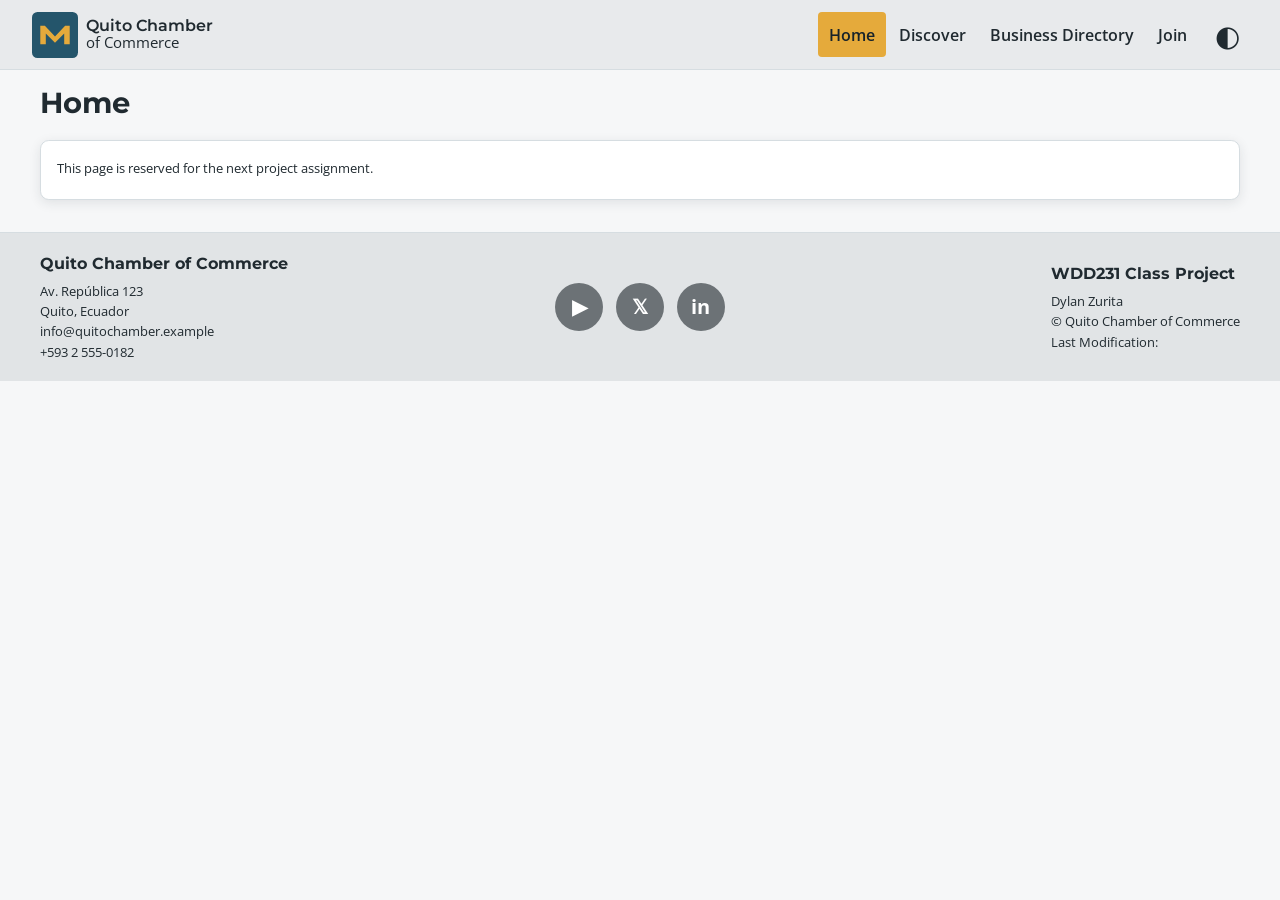
==== chamber/index.html @ 7357b632 "directory" ====
<!DOCTYPE html>
<htmld lang="en">
<head>
<meta charset="UTF-8">
<meta name="viewport" content="width=device-width, initial-scale=1.0">
<title>Home | Quito Chamber of Commerce</title>
<meta name="description" content="Home page for the Quito Chamber of Commerce.">
<meta name="author" content="Dylan Zurita">
<link rel="icon" href="images/favicon.svg" type="image/svg+xml">
<link rel="stylesheet" href="styles/normalize.css">
<link rel="stylesheet" href="styles/small.css">
<link rel="stylesheet" href="styles/larger.css">
<script defer src="scripts/directory.js"></script>
</head>
<body>
<header class="site-header">
<a class="brand" href="index.html"><img src="images/favicon.svg" alt="" width="50" height="50"><span><strong>Quito Chamber</strong><small>of Commerce</small></span></a>
<button id="menu-button" class="menu-button" type="button" aria-label="Open navigation menu" aria-expanded="false" aria-controls="primary-nav">☰</button>
<button id="theme-button" class="theme-button" type="button" aria-label="Toggle color theme">◐</button>
<nav id="primary-nav" class="site-nav" aria-label="Main navigation"><a href="index.html" class="active" aria-current="page">Home</a>
<a href="discover.html">Discover</a>
<a href="directory.html">Business Directory</a>
<a href="join.html">Join</a>
</header>
<main>
<section class="page-heading"><h1>Home</h1></section>
<section class="member-card"><div class="member-content"><p>This page is reserved for the next project assignment.</p></div></section>
</main>
<footer class="site-footer"><div class="footer-content">
<section><h2>Quito Chamber of Commerce</h2><address>Av. República 123<br>Quito, Ecuador<br>info@quitochamber.example<br>+593 2 555-0182</address></section>
<div class="social-links"><a href="#" aria-label="YouTube">▶</a><a href="#" aria-label="X / Twitter">𝕏</a><a href="#" aria-label="LinkedIn">in</a></div>
<section><h2>WDD231 Class Project</h2><p>Dylan Zurita</p><p>© <span id="current-year"></span> Quito Chamber of Commerce</p><p>Last Modification: <span id="last-modified"></span></p></section>
</div></footer>
</body>
</html>
---- chamber/styles/small.css ----
@import url('https://fonts.googleapis.com/css2?family=Montserrat:wght@500;600;700&family=Open+Sans:wght@400;600;700&display=swap');

:root {
    --primary: #24556b;
    --primary-dark: #173c4c;
    --secondary: #e5aa3b;
    --background: #f6f7f8;
    --surface: #ffffff;
    --text: #202a30;
    --muted: #5f6c73;
    --border: #d6dde1;
    --header-bg: #e8eaec;
    --footer-bg: #e1e4e6;
    --shadow: 0 3px 12px rgba(32, 42, 48, 0.10);
}

body {
    min-width: 320px;
    background: var(--background);
    color: var(--text);
    font-family: "Open Sans", sans-serif;
}

body.dark-theme {
    --background: #182329;
    --surface: #23323a;
    --text: #f3f6f7;
    --muted: #c6d0d5;
    --border: #46555d;
    --header-bg: #202e35;
    --footer-bg: #202e35;
}

.site-header {
    min-height: 70px;
    background: var(--header-bg);
    border-bottom: 1px solid var(--border);
    display: grid;
    grid-template-columns: 1fr auto auto;
    align-items: center;
    gap: 0.5rem;
    padding: 0.7rem 1rem;
}

.brand {
    display: flex;
    align-items: center;
    gap: 0.5rem;
    line-height: 1.05;
}

.brand img {
    width: 42px;
    height: 42px;
}

.brand span {
    display: flex;
    flex-direction: column;
}

.brand strong {
    font-family: "Montserrat", sans-serif;
    font-size: 1rem;
    font-weight: 600;
}

.brand small {
    font-size: 0.95rem;
}

.menu-button,
.theme-button {
    border: 0;
    background: transparent;
    color: var(--text);
    min-width: 42px;
    min-height: 42px;
    font-size: 1.7rem;
}

.theme-button {
    font-size: 1.8rem;
}

.site-nav {
    grid-column: 1 / -1;
    display: none;
    flex-direction: column;
    gap: 0.15rem;
    padding-top: 0.5rem;
}

.site-nav.open {
    display: flex;
}

.site-nav a {
    padding: 0.65rem 0.7rem;
    border-radius: 0.25rem;
    font-weight: 600;
}

.site-nav a:hover,
.site-nav a.active {
    background: var(--secondary);
    color: #17232a;
}

main {
    width: min(100% - 2rem, 1200px);
    margin: 0 auto;
    padding: 1rem 0 2rem;
}

.page-heading h1 {
    font-family: "Montserrat", sans-serif;
    color: var(--text);
    font-size: 2rem;
    margin-bottom: 1rem;
}

.directory-controls {
    display: flex;
    justify-content: center;
    gap: 1rem;
    margin-bottom: 1rem;
}

.view-button {
    min-width: 90px;
    padding: 0.45rem 1rem;
    border: 1px solid var(--text);
    background: var(--header-bg);
    color: var(--text);
}

.view-button.active,
.view-button:hover {
    background: var(--secondary);
    color: #17232a;
}

.members.grid-view {
    display: grid;
    grid-template-columns: 1fr;
    gap: 1rem;
}

.member-card {
    background: var(--surface);
    border: 1px solid var(--border);
    border-radius: 0.55rem;
    box-shadow: var(--shadow);
    overflow: hidden;
}

.member-card img {
    width: 100%;
    height: 145px;
    object-fit: contain;
    background: #edf0f2;
    padding: 1rem;
}

.member-content {
    padding: 0.8rem 1rem 1rem;
}

.member-content h2,
.member-content h3 {
    font-family: "Montserrat", sans-serif;
    color: var(--text);
    font-size: 1.15rem;
    text-align: center;
    margin-bottom: 0.1rem;
}

.member-tagline {
    text-align: center;
    color: var(--muted);
    font-size: 0.78rem;
    padding-bottom: 0.55rem;
    margin-bottom: 0.65rem;
    border-bottom: 1px solid var(--border);
}

.member-content p {
    font-size: 0.82rem;
    margin: 0.28rem 0;
}

.member-content p strong {
    font-weight: 700;
}

.member-content a {
    color: var(--primary);
    font-weight: 600;
    overflow-wrap: anywhere;
}

.member-level {
    display: inline-block;
    margin-top: 0.4rem;
    padding: 0.2rem 0.45rem;
    border-radius: 999px;
    background: #e8f1f4;
    color: var(--primary-dark);
    font-size: 0.7rem;
    font-weight: 700;
}

.members.list-view {
    display: flex;
    flex-direction: column;
    gap: 0.75rem;
}

.members.list-view .member-card {
    display: grid;
    grid-template-columns: 105px 1fr;
}

.members.list-view .member-card img {
    height: 100%;
    min-height: 130px;
    padding: 0.7rem;
}

.members.list-view .member-content h2,
.members.list-view .member-content h3,
.members.list-view .member-tagline {
    text-align: left;
}

.loading {
    text-align: center;
    padding: 2rem;
    color: var(--muted);
}

.site-footer {
    background: var(--footer-bg);
    border-top: 1px solid var(--border);
}

.footer-content {
    width: min(100% - 2rem, 1200px);
    margin: 0 auto;
    padding: 1.2rem 0;
    display: grid;
    gap: 1.2rem;
}

.site-footer h2 {
    font-family: "Montserrat", sans-serif;
    font-size: 1rem;
    margin-bottom: 0.3rem;
}

.site-footer p,
.site-footer address {
    color: var(--text);
    font-size: 0.82rem;
    font-style: normal;
    line-height: 1.55;
}

.social-links {
    display: flex;
    justify-content: center;
    align-items: center;
    gap: 0.8rem;
}

.social-links a {
    width: 48px;
    height: 48px;
    display: grid;
    place-items: center;
    border-radius: 50%;
    background: #6c7276;
    color: white;
    font-size: 1.25rem;
    font-weight: 700;
}

.social-links a:hover {
    background: var(--primary);
}
---- chamber/styles/larger.css ----
@media (min-width: 640px) {
    .site-header {
        grid-template-columns: auto 1fr auto;
        padding: 0.7rem 2rem;
    }

    .brand img {
        width: 46px;
        height: 46px;
    }

    .menu-button {
        display: none;
    }

    .site-nav {
        grid-column: 2;
        grid-row: 1;
        display: flex;
        flex-direction: row;
        justify-content: flex-end;
        align-items: center;
        gap: 0.1rem;
        padding: 0;
    }

    .theme-button {
        grid-column: 3;
        grid-row: 1;
    }

    main {
        width: min(100% - 4rem, 1200px);
        padding-top: 0.7rem;
    }

    .page-heading h1 {
        font-size: 1.8rem;
    }

    .members.grid-view {
        grid-template-columns: repeat(2, minmax(0, 1fr));
    }

    .footer-content {
        width: min(100% - 4rem, 1200px);
        grid-template-columns: 1.5fr 1fr 1.5fr;
        align-items: center;
    }

    .footer-content > section:last-child {
        justify-self: end;
    }
}

@media (min-width: 900px) {
    .members.grid-view {
        grid-template-columns: repeat(3, minmax(0, 1fr));
    }

    .member-card:hover {
        transform: translateY(-2px);
        box-shadow: 0 7px 18px rgba(32, 42, 48, 0.15);
        transition: 0.2s ease;
    }
}
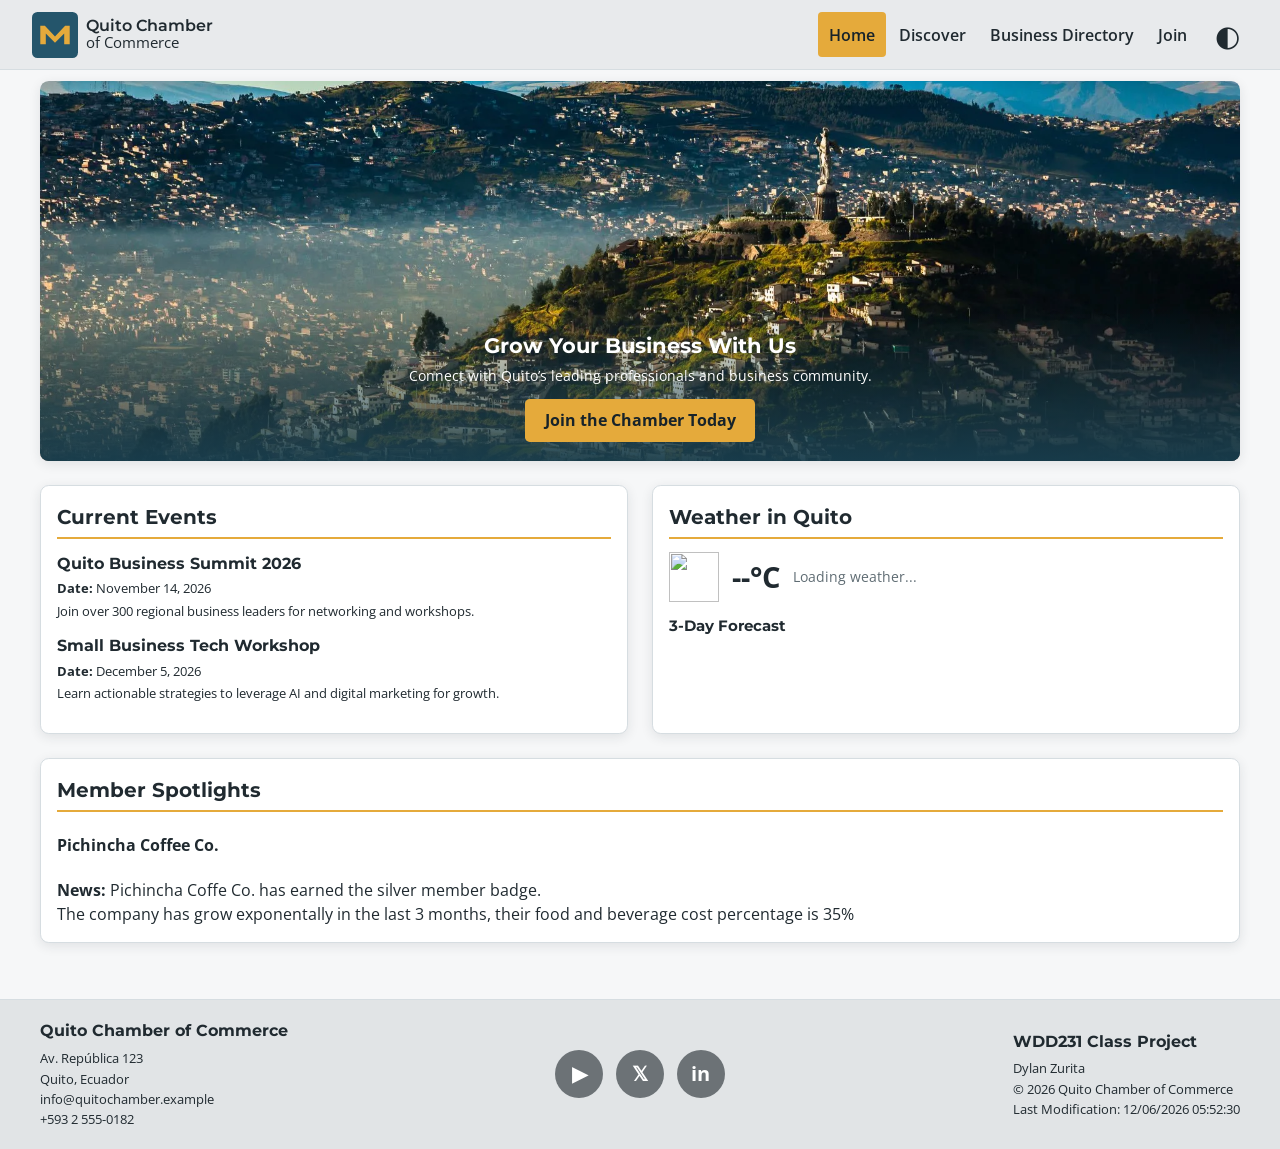
==== commit 178208e5: "home page chamber" ====
--- a/chamber/index.html
+++ b/chamber/index.html
@@ -1,35 +1,134 @@
 <!DOCTYPE html>
-<htmld lang="en">
+<html lang="en">
 <head>
-<meta charset="UTF-8">
-<meta name="viewport" content="width=device-width, initial-scale=1.0">
-<title>Home | Quito Chamber of Commerce</title>
-<meta name="description" content="Home page for the Quito Chamber of Commerce.">
-<meta name="author" content="Dylan Zurita">
-<link rel="icon" href="images/favicon.svg" type="image/svg+xml">
-<link rel="stylesheet" href="styles/normalize.css">
-<link rel="stylesheet" href="styles/small.css">
-<link rel="stylesheet" href="styles/larger.css">
-<script defer src="scripts/directory.js"></script>
+    <meta charset="UTF-8">
+    <meta name="viewport" content="width=device-width, initial-scale=1.0">
+
+    <title>Home | Quito Chamber of Commerce</title>
+    <meta name="description" content="Welcome to the Quito Chamber of Commerce. Promoting local business growth, networking events, and economic support in Quito, Ecuador.">
+    <meta name="author" content="Dylan Zurita">
+
+    <meta property="og:title" content="Quito Chamber of Commerce | Home">
+    <meta property="og:description" content="Connecting businesses and communities across Quito. Explore local events, member spotlights, and weather forecasts.">
+    <meta property="og:image" content="https://dylan-nicolasz.github.io/wdd231/chamber/images/chamber-social.svg">
+    <meta property="og:url" content="https://dylan-nicolasz.github.io/wdd231/chamber/index.html">
+    <meta property="og:type" content="website">
+
+    <link rel="icon" href="images/favicon.svg" type="image/svg+xml">
+
+    <link rel="stylesheet" href="styles/home-normalize.css">
+    <link rel="stylesheet" href="styles/home-small.css">
+    <link rel="stylesheet" href="styles/home-large.css">
+    <link rel="preconnect" href="https://fonts.googleapis.com">
+    <link rel="preconnect" href="https://fonts.gstatic.com" crossorigin>
+    <link href="https://fonts.googleapis.com/css2?family=Montserrat:wght@500;600;700&family=Open+Sans:wght@400;600;700&display=swap" rel="stylesheet">
+
+    <script src="scripts/index.js" defer></script>
 </head>
+
 <body>
-<header class="site-header">
-<a class="brand" href="index.html"><img src="images/favicon.svg" alt="" width="50" height="50"><span><strong>Quito Chamber</strong><small>of Commerce</small></span></a>
-<button id="menu-button" class="menu-button" type="button" aria-label="Open navigation menu" aria-expanded="false" aria-controls="primary-nav">☰</button>
-<button id="theme-button" class="theme-button" type="button" aria-label="Toggle color theme">◐</button>
-<nav id="primary-nav" class="site-nav" aria-label="Main navigation"><a href="index.html" class="active" aria-current="page">Home</a>
-<a href="discover.html">Discover</a>
-<a href="directory.html">Business Directory</a>
-<a href="join.html">Join</a>
-</header>
-<main>
-<section class="page-heading"><h1>Home</h1></section>
-<section class="member-card"><div class="member-content"><p>This page is reserved for the next project assignment.</p></div></section>
-</main>
-<footer class="site-footer"><div class="footer-content">
-<section><h2>Quito Chamber of Commerce</h2><address>Av. República 123<br>Quito, Ecuador<br>info@quitochamber.example<br>+593 2 555-0182</address></section>
-<div class="social-links"><a href="#" aria-label="YouTube">▶</a><a href="#" aria-label="X / Twitter">𝕏</a><a href="#" aria-label="LinkedIn">in</a></div>
-<section><h2>WDD231 Class Project</h2><p>Dylan Zurita</p><p>© <span id="current-year"></span> Quito Chamber of Commerce</p><p>Last Modification: <span id="last-modified"></span></p></section>
-</div></footer>
+    <header class="site-header">
+        <a class="brand" href="index.html" aria-label="Quito Chamber of Commerce home">
+            <img src="images/favicon.svg" alt="favicon-chamber" width="50" height="50">
+            <span>
+                <strong>Quito Chamber</strong>
+                <small>of Commerce</small>
+            </span>
+        </a>
+
+        <button id="menu-button" class="menu-button" type="button"
+            aria-label="Open navigation menu" aria-expanded="false" aria-controls="primary-nav">
+            <span aria-hidden="true">☰</span>
+        </button>
+
+        <button id="theme-button" class="theme-button" type="button"
+            aria-label="Toggle color theme" title="Toggle color theme">
+            ◐
+        </button>
+
+        <nav id="primary-nav" class="site-nav" aria-label="Main navigation">
+            <a href="index.html" class="active" aria-current="page">Home</a>
+            <a href="discover.html">Discover</a>
+            <a href="directory.html">Business Directory</a>
+            <a href="join.html">Join</a>
+        </nav>
+    </header>
+
+    <main class="home-main">
+        <section class="hero-section" aria-label="Welcome banner">
+            <img src="images/quito-hero2.webp" alt="Quito landscape overview" class="hero-image" width="1200" height="500" loading="eager">
+            <div class="hero-cta">
+                <h2>Grow Your Business With Us</h2>
+                <p>Connect with Quito’s leading professionals and business community.</p>
+                <a href="join.html" class="cta-button">Join the Chamber Today</a>
+            </div>
+        </section>
+
+        <div class="home-grid">
+            <section class="events-section" aria-label="Current events">
+                <h2>Current Events</h2>
+                <article class="event-card">
+                    <h3>Quito Business Summit 2026</h3>
+                    <p><strong>Date:</strong> November 14, 2026</p>
+                    <p>Join over 300 regional business leaders for networking and workshops.</p>
+                </article>
+                <article class="event-card">
+                    <h3>Small Business Tech Workshop</h3>
+                    <p><strong>Date:</strong> December 5, 2026</p>
+                    <p>Learn actionable strategies to leverage AI and digital marketing for growth.</p>
+                </article>
+            </section>
+
+            <section class="weather-section" aria-label="Local weather information">
+                <h2>Weather in Quito</h2>
+                <div class="weather-current">
+                    <img id="weather-icon" src="" alt="" width="50" height="50">
+                    <span id="current-temp">--°C</span>
+                    <p id="weather-desc" class="weather-desc">Loading weather...</p>
+                </div>
+                <div class="weather-forecast">
+                    <h3>3-Day Forecast</h3>
+                    <div id="forecast-container" class="forecast-container"></div>
+                </div>
+            </section>
+        </div>
+
+        <section class="spotlight-section" aria-label="Member spotlights">
+            <h2>Member Spotlights</h2>
+            <h4>Pichincha Coffee Co.</h4>
+            <p><strong>News:</strong> Pichincha Coffe Co. has earned the silver member badge.</p>
+            <p>The company has grow exponentally in the last 3 months, their food and beverage cost percentage is 35%</p>
+            <div id="spotlight-grid" class="spotlight-grid">
+                <p class="loading">Loading spotlights...</p>
+            </div>
+        </section>
+    </main>
+
+    <footer class="site-footer">
+        <div class="footer-content">
+            <section>
+                <h2>Quito Chamber of Commerce</h2>
+                <address>
+                    Av. República 123<br>
+                    Quito, Ecuador<br>
+                    info@quitochamber.example<br>
+                    +593 2 555-0182
+                </address>
+            </section>
+
+            <div class="social-links">
+                <a href="#" aria-label="YouTube">▶</a>
+                <a href="#" aria-label="X / Twitter">𝕏</a>
+                <a href="#" aria-label="LinkedIn">in</a>
+            </div>
+
+            <section>
+                <h2>WDD231 Class Project</h2>
+                <p>Dylan Zurita</p>
+                <p>© <span id="current-year"></span> Quito Chamber of Commerce</p>
+                <p>Last Modification: <span id="last-modified"></span></p>
+            </section>
+        </div>
+    </footer>
 </body>
 </html>
--- a/chamber/styles/home-small.css
+++ b/chamber/styles/home-small.css
@@ -0,0 +1,366 @@
+:root {
+    --primary: #24556b;
+    --primary-dark: #173c4c;
+    --secondary: #e5aa3b;
+    --background: #f6f7f8;
+    --surface: #ffffff;
+    --text: #202a30;
+    --muted: #5f6c73;
+    --border: #d6dde1;
+    --header-bg: #e8eaec;
+    --footer-bg: #e1e4e6;
+    --shadow: 0 3px 12px rgba(32, 42, 48, 0.10);
+}
+
+body {
+    min-width: 320px;
+    background: var(--background);
+    color: var(--text);
+    font-family: "Open Sans", sans-serif;
+}
+
+body.dark-theme {
+    --background: #182329;
+    --surface: #23323a;
+    --text: #f3f6f7;
+    --muted: #c6d0d5;
+    --border: #46555d;
+    --header-bg: #202e35;
+    --footer-bg: #202e35;
+}
+
+/* Header & Navigation */
+.site-header {
+    min-height: 70px;
+    background: var(--header-bg);
+    border-bottom: 1px solid var(--border);
+    display: grid;
+    grid-template-columns: 1fr auto auto;
+    align-items: center;
+    gap: 0.5rem;
+    padding: 0.7rem 1rem;
+}
+
+.brand {
+    display: flex;
+    align-items: center;
+    gap: 0.5rem;
+    line-height: 1.05;
+}
+
+.brand img {
+    width: 42px;
+    height: 42px;
+}
+
+.brand span {
+    display: flex;
+    flex-direction: column;
+}
+
+.brand strong {
+    font-family: "Montserrat", sans-serif;
+    font-size: 1rem;
+    font-weight: 600;
+}
+
+.brand small {
+    font-size: 0.95rem;
+}
+
+.menu-button,
+.theme-button {
+    border: 0;
+    background: transparent;
+    color: var(--text);
+    min-width: 42px;
+    min-height: 42px;
+    font-size: 1.7rem;
+}
+
+.theme-button {
+    font-size: 1.8rem;
+}
+
+.site-nav {
+    grid-column: 1 / -1;
+    display: none;
+    flex-direction: column;
+    gap: 0.15rem;
+    padding-top: 0.5rem;
+}
+
+.site-nav.open {
+    display: flex;
+}
+
+.site-nav a {
+    padding: 0.65rem 0.7rem;
+    border-radius: 0.25rem;
+    font-weight: 600;
+}
+
+.site-nav a:hover,
+.site-nav a.active {
+    background: var(--secondary);
+    color: #17232a;
+}
+
+/* Main Layout */
+main.home-main {
+    width: min(100% - 2rem, 1200px);
+    margin: 0 auto;
+    padding: 1rem 0 2rem;
+}
+
+/* Hero & CTA */
+.hero-section {
+    position: relative;
+    margin-bottom: 1.5rem;
+    border-radius: 0.55rem;
+    overflow: hidden;
+    box-shadow: var(--shadow);
+}
+
+.hero-image {
+    width: 100%;
+    height: 300px;
+    object-fit: cover;
+}
+
+.hero-cta {
+    position: absolute;
+    bottom: 0;
+    left: 0;
+    right: 0;
+    padding: 1.2rem;
+    background: linear-gradient(transparent, rgba(23, 60, 76, 0.95));
+    color: #ffffff;
+    text-align: center;
+}
+
+.hero-cta h2 {
+    font-family: "Montserrat", sans-serif;
+    font-size: 1.3rem;
+}
+
+.hero-cta p {
+    font-size: 0.85rem;
+    margin: 0.3rem 0 0.8rem;
+}
+
+.cta-button {
+    display: inline-block;
+    padding: 0.6rem 1.2rem;
+    background: var(--secondary);
+    color: #17232a;
+    font-weight: 700;
+    border-radius: 0.3rem;
+}
+
+.cta-button:hover {
+    background: #f5bc4e;
+}
+
+/* Cards & Sections */
+.events-section,
+.weather-section,
+.spotlight-section {
+    background: var(--surface);
+    border: 1px solid var(--border);
+    border-radius: 0.55rem;
+    padding: 1rem;
+    margin-bottom: 1.5rem;
+    box-shadow: var(--shadow);
+}
+
+.events-section h2,
+.weather-section h2,
+.spotlight-section h2 {
+    font-family: "Montserrat", sans-serif;
+    font-size: 1.25rem;
+    color: var(--text);
+    border-bottom: 2px solid var(--secondary);
+    padding-bottom: 0.3rem;
+    margin-bottom: 0.8rem;
+}
+
+.event-card {
+    margin-bottom: 0.8rem;
+}
+
+.event-card h3 {
+    font-family: "Montserrat", sans-serif;
+    font-size: 1rem;
+    color: var(--text);
+}
+
+.event-card p {
+    font-size: 0.82rem;
+    margin: 0.2rem 0;
+}
+
+/* Weather Elements */
+.weather-current {
+    display: flex;
+    align-items: center;
+    gap: 0.8rem;
+    margin-bottom: 0.8rem;
+}
+
+#current-temp {
+    font-size: 1.8rem;
+    font-weight: 700;
+}
+
+.weather-desc {
+    font-size: 0.85rem;
+    color: var(--muted);
+}
+
+.weather-forecast h3 {
+    font-family: "Montserrat", sans-serif;
+    font-size: 0.95rem;
+    margin-bottom: 0.4rem;
+}
+
+.forecast-container {
+    display: flex;
+    gap: 0.5rem;
+}
+
+.forecast-card {
+    flex: 1;
+    background: var(--header-bg);
+    padding: 0.5rem;
+    border-radius: 0.25rem;
+    text-align: center;
+    font-size: 0.82rem;
+}
+
+.forecast-card span {
+    display: block;
+    font-weight: 700;
+}
+
+/* Member Spotlights */
+.spotlight-grid {
+    display: grid;
+    grid-template-columns: 1fr;
+    gap: 1rem;
+}
+
+.member-card {
+    background: var(--surface);
+    border: 1px solid var(--border);
+    border-radius: 0.55rem;
+    box-shadow: var(--shadow);
+    overflow: hidden;
+}
+
+.member-card img {
+    width: 100%;
+    height: 145px;
+    object-fit: contain;
+    background: #edf0f2;
+    padding: 1rem;
+}
+
+.member-content {
+    padding: 0.8rem 1rem 1rem;
+}
+
+.member-content h3 {
+    font-family: "Montserrat", sans-serif;
+    color: var(--text);
+    font-size: 1.15rem;
+    text-align: center;
+    margin-bottom: 0.1rem;
+}
+
+.member-tagline {
+    text-align: center;
+    color: var(--muted);
+    font-size: 0.78rem;
+    padding-bottom: 0.55rem;
+    margin-bottom: 0.65rem;
+    border-bottom: 1px solid var(--border);
+}
+
+.member-content p {
+    font-size: 0.82rem;
+    margin: 0.28rem 0;
+}
+
+.member-content a {
+    color: var(--primary);
+    font-weight: 600;
+}
+
+.member-level {
+    display: inline-block;
+    margin-top: 0.4rem;
+    padding: 0.2rem 0.45rem;
+    border-radius: 999px;
+    background: #e8f1f4;
+    color: var(--primary-dark);
+    font-size: 0.7rem;
+    font-weight: 700;
+}
+
+.loading {
+    text-align: center;
+    padding: 2rem;
+    color: var(--muted);
+}
+
+/* Footer */
+.site-footer {
+    background: var(--footer-bg);
+    border-top: 1px solid var(--border);
+}
+
+.footer-content {
+    width: min(100% - 2rem, 1200px);
+    margin: 0 auto;
+    padding: 1.2rem 0;
+    display: grid;
+    gap: 1.2rem;
+}
+
+.site-footer h2 {
+    font-family: "Montserrat", sans-serif;
+    font-size: 1rem;
+    margin-bottom: 0.3rem;
+}
+
+.site-footer p,
+.site-footer address {
+    color: var(--text);
+    font-size: 0.82rem;
+    font-style: normal;
+    line-height: 1.55;
+}
+
+.social-links {
+    display: flex;
+    justify-content: center;
+    align-items: center;
+    gap: 0.8rem;
+}
+
+.social-links a {
+    width: 48px;
+    height: 48px;
+    display: grid;
+    place-items: center;
+    border-radius: 50%;
+    background: #6c7276;
+    color: white;
+    font-size: 1.25rem;
+    font-weight: 700;
+}
+
+.social-links a:hover {
+    background: var(--primary);
+}
--- a/chamber/styles/home-large.css
+++ b/chamber/styles/home-large.css
@@ -0,0 +1,81 @@
+@media (min-width: 640px) {
+    /* Header Responsive Layout */
+    .site-header {
+        grid-template-columns: auto 1fr auto;
+        padding: 0.7rem 2rem;
+    }
+
+    .brand img {
+        width: 46px;
+        height: 46px;
+    }
+
+    .menu-button {
+        display: none;
+    }
+
+    .site-nav {
+        grid-column: 2;
+        grid-row: 1;
+        display: flex;
+        flex-direction: row;
+        justify-content: flex-end;
+        align-items: center;
+        gap: 0.1rem;
+        padding: 0;
+    }
+
+    .theme-button {
+        grid-column: 3;
+        grid-row: 1;
+    }
+
+    /* Main Container & Grid */
+    main.home-main {
+        width: min(100% - 4rem, 1200px);
+        padding-top: 0.7rem;
+    }
+
+    .hero-image {
+        height: 380px;
+    }
+
+    .home-grid {
+        display: grid;
+        grid-template-columns: 1fr 1fr;
+        gap: 1.5rem;
+        margin-bottom: 1.5rem;
+    }
+
+    .events-section,
+    .weather-section {
+        margin-bottom: 0;
+    }
+
+    .spotlight-grid {
+        grid-template-columns: repeat(2, minmax(0, 1fr));
+    }
+
+    /* Footer */
+    .footer-content {
+        width: min(100% - 4rem, 1200px);
+        grid-template-columns: 1.5fr 1fr 1.5fr;
+        align-items: center;
+    }
+
+    .footer-content > section:last-child {
+        justify-self: end;
+    }
+}
+
+@media (min-width: 900px) {
+    .spotlight-grid {
+        grid-template-columns: repeat(3, minmax(0, 1fr));
+    }
+
+    .member-card:hover {
+        transform: translateY(-2px);
+        box-shadow: 0 7px 18px rgba(32, 42, 48, 0.15);
+        transition: transform 0.2s ease, box-shadow 0.2s ease;
+    }
+}
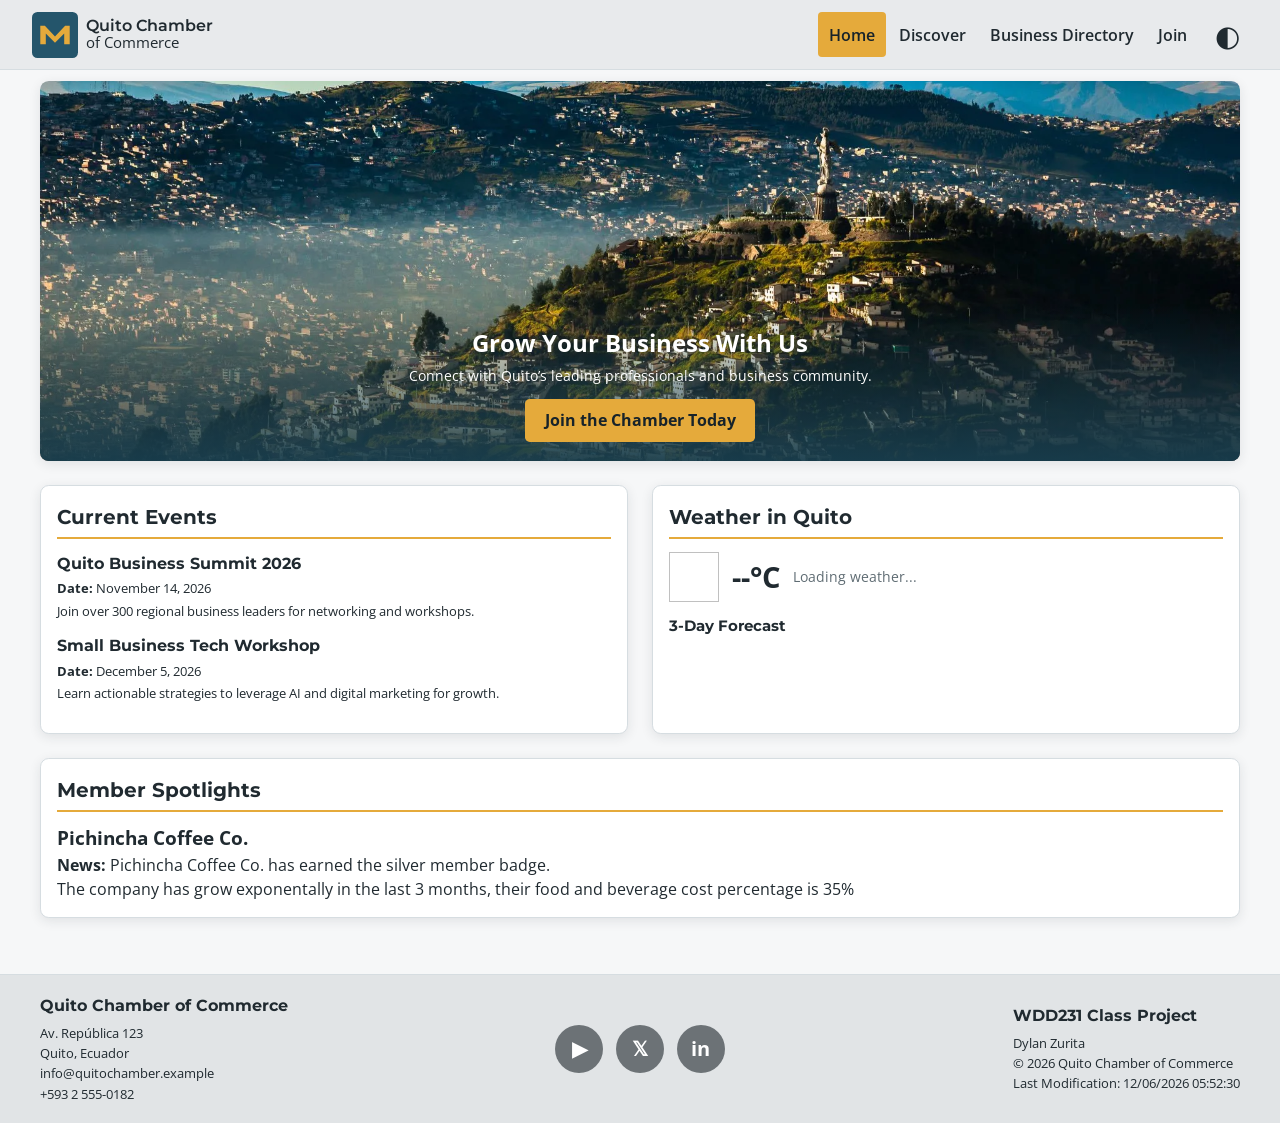
==== commit afc4661a: "index changes" ====
--- a/chamber/index.html
+++ b/chamber/index.html
@@ -58,7 +58,7 @@
         <section class="hero-section" aria-label="Welcome banner">
             <img src="images/quito-hero2.webp" alt="Quito landscape overview" class="hero-image" width="1200" height="500" loading="eager">
             <div class="hero-cta">
-                <h2>Grow Your Business With Us</h2>
+                <h1>Grow Your Business With Us</h1>
                 <p>Connect with Quito’s leading professionals and business community.</p>
                 <a href="join.html" class="cta-button">Join the Chamber Today</a>
             </div>
@@ -82,7 +82,7 @@
             <section class="weather-section" aria-label="Local weather information">
                 <h2>Weather in Quito</h2>
                 <div class="weather-current">
-                    <img id="weather-icon" src="" alt="" width="50" height="50">
+                    <img id="weather-icon" width="50" height="50">
                     <span id="current-temp">--°C</span>
                     <p id="weather-desc" class="weather-desc">Loading weather...</p>
                 </div>
@@ -95,8 +95,8 @@
 
         <section class="spotlight-section" aria-label="Member spotlights">
             <h2>Member Spotlights</h2>
-            <h4>Pichincha Coffee Co.</h4>
-            <p><strong>News:</strong> Pichincha Coffe Co. has earned the silver member badge.</p>
+            <h3>Pichincha Coffee Co.</h3>
+            <p><strong>News:</strong> Pichincha Coffee Co. has earned the silver member badge.</p>
             <p>The company has grow exponentally in the last 3 months, their food and beverage cost percentage is 35%</p>
             <div id="spotlight-grid" class="spotlight-grid">
                 <p class="loading">Loading spotlights...</p>
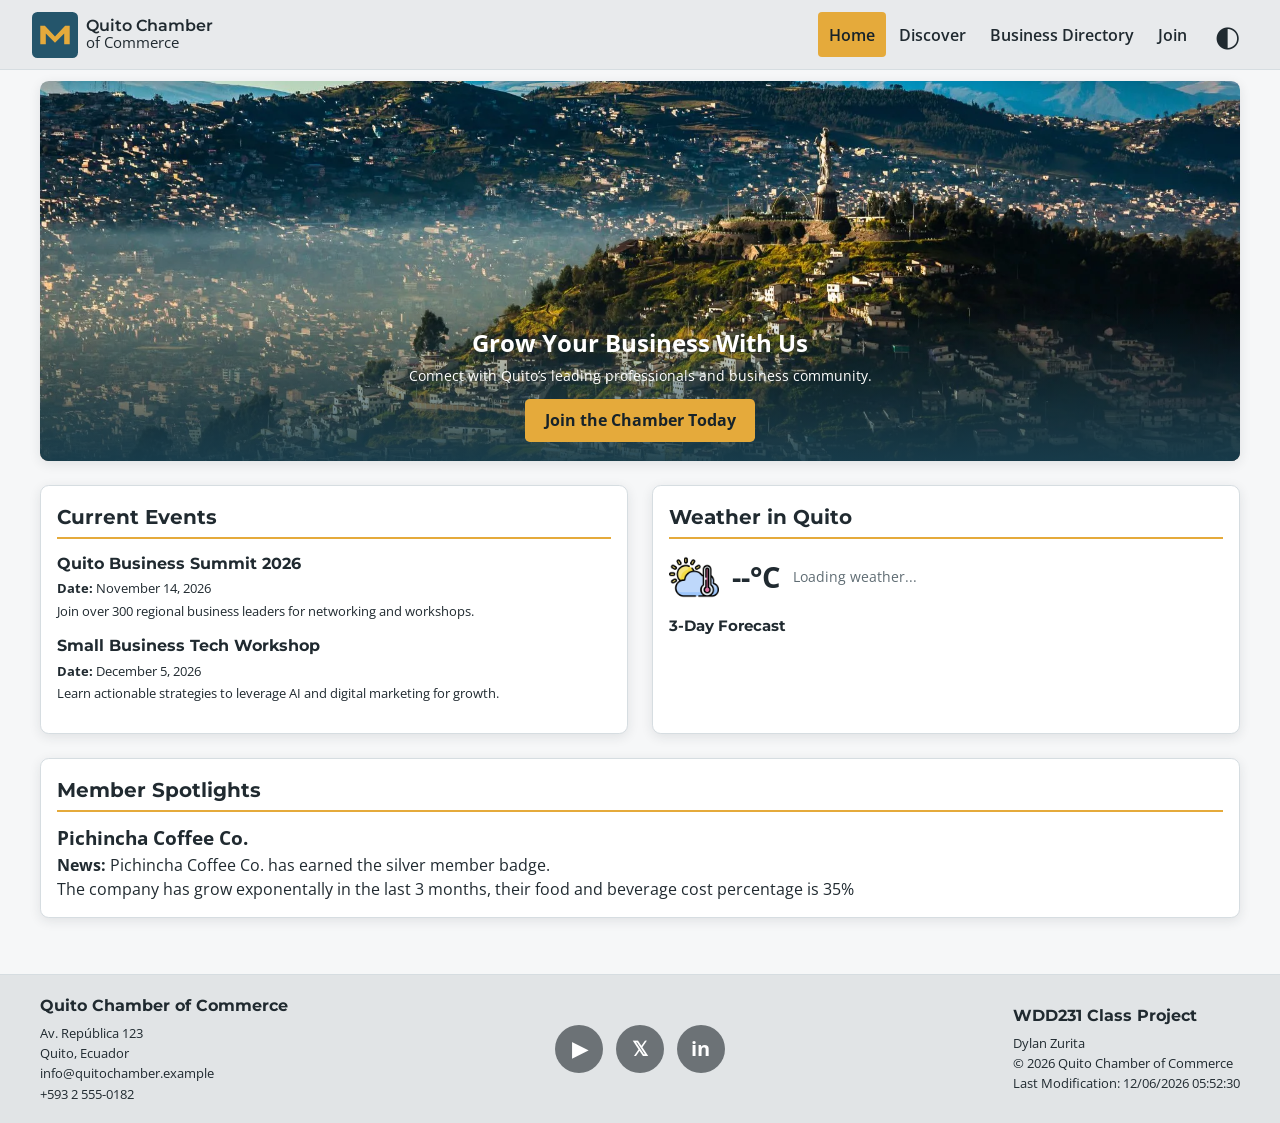
==== commit d2a48763: "index final" ====
--- a/chamber/index.html
+++ b/chamber/index.html
@@ -82,7 +82,7 @@
             <section class="weather-section" aria-label="Local weather information">
                 <h2>Weather in Quito</h2>
                 <div class="weather-current">
-                    <img id="weather-icon" width="50" height="50">
+                    <img id="weather-icon" src="images/weather-icon.png" alt="weather icon" width="50" height="50">
                     <span id="current-temp">--°C</span>
                     <p id="weather-desc" class="weather-desc">Loading weather...</p>
                 </div>
